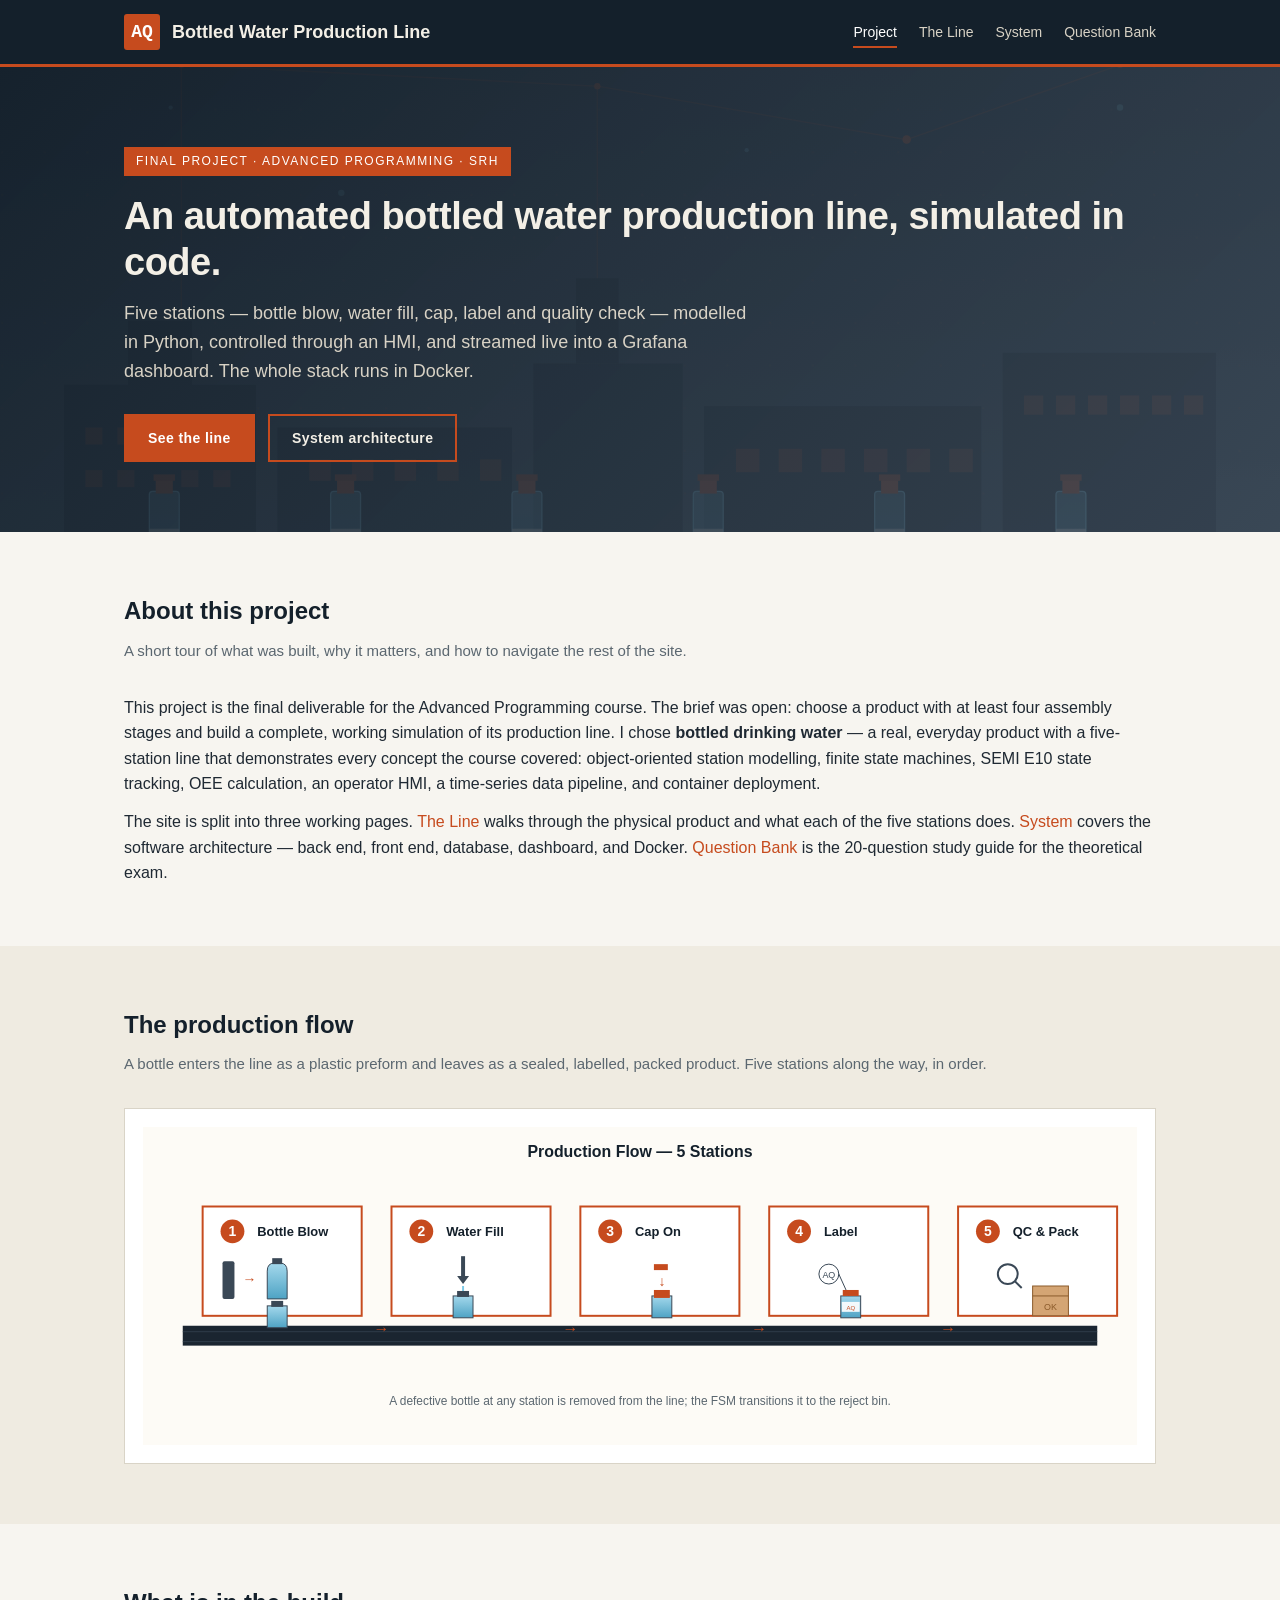
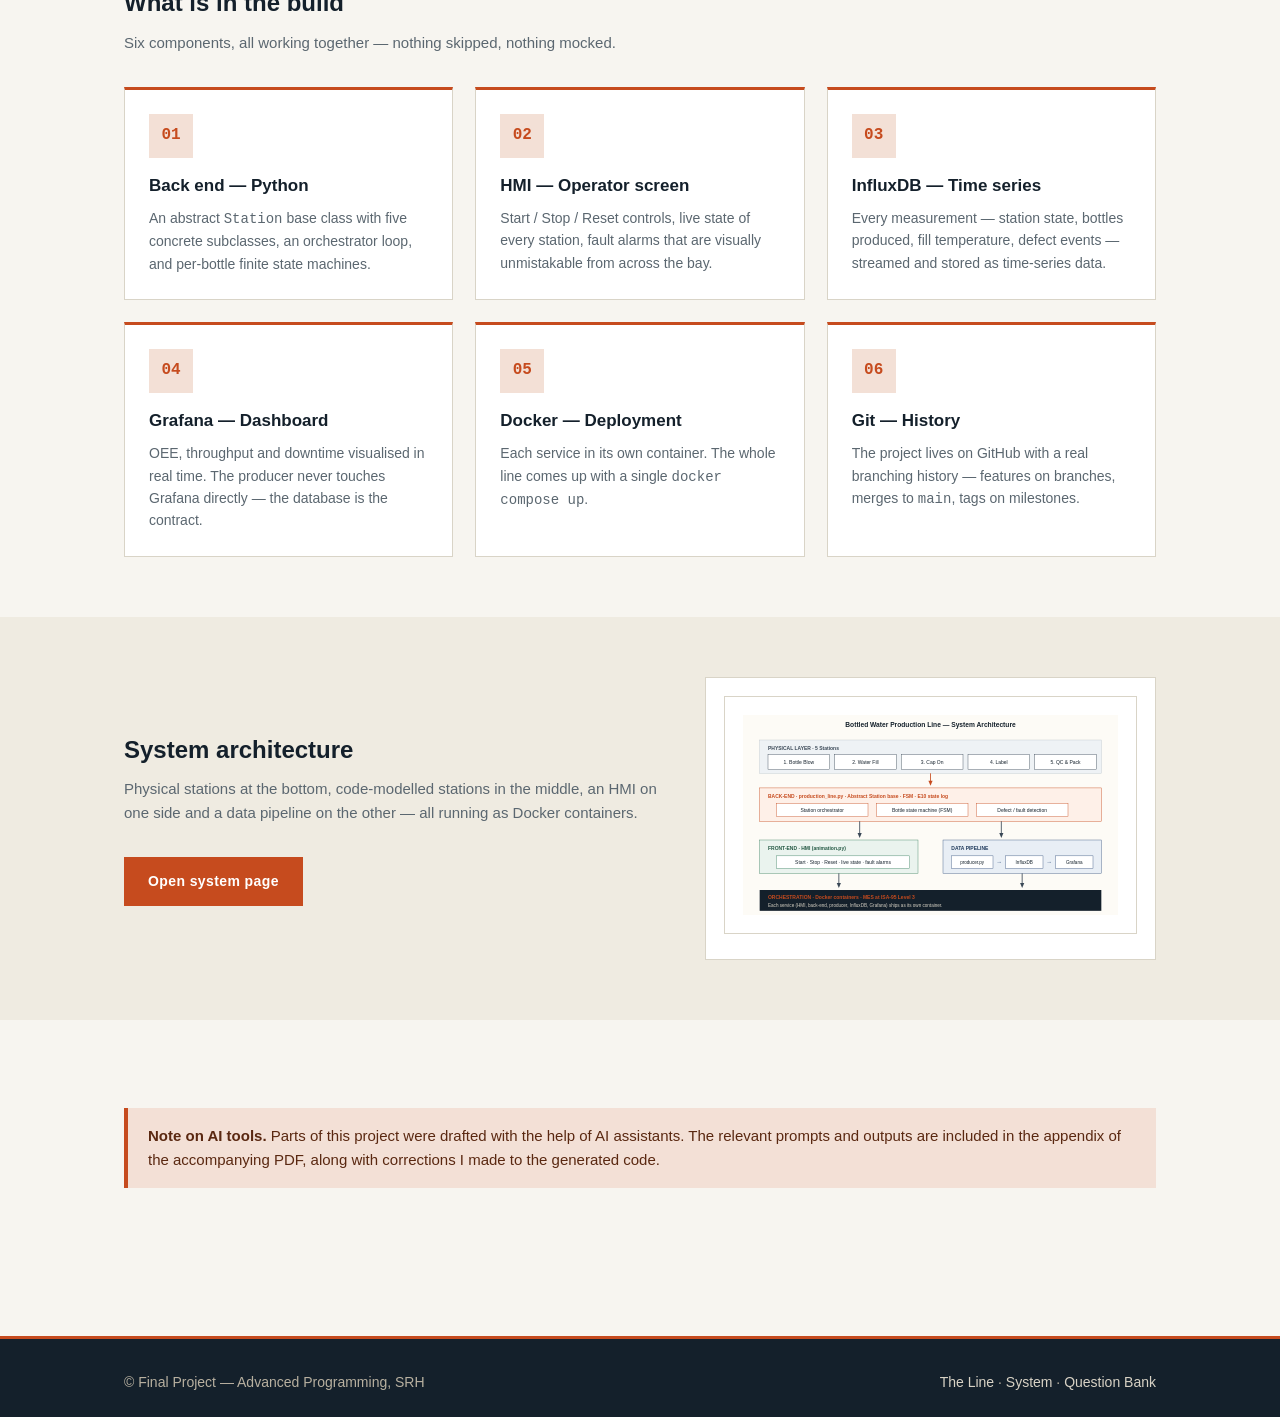
==== index.html @ 9a2c6f39 "Add files via upload" ====
<!DOCTYPE html>
<html lang="en">
<head>
    <meta charset="UTF-8" />
    <meta name="viewport" content="width=device-width, initial-scale=1" />
    <title>Bottled Water Production Line — Final Project</title>
    <link rel="stylesheet" href="css/style.css" />
</head>
<body>

<header class="site-head">
    <div class="container wrap">
        <a href="index.html" class="brand">
            <span class="logo-mark">AQ</span>
            <span>Bottled Water Production Line</span>
        </a>
        <nav class="primary">
            <ul>
                <li><a href="index.html" class="active">Project</a></li>
                <li><a href="production-line.html">The Line</a></li>
                <li><a href="system.html">System</a></li>
                <li><a href="exam.html">Question Bank</a></li>
            </ul>
        </nav>
    </div>
</header>

<section class="hero">
    <div class="container">
        <span class="tag">Final Project · Advanced Programming · SRH</span>
        <h1>An automated bottled water production line, simulated in code.</h1>
        <p class="lead">
            Five stations &mdash; bottle blow, water fill, cap, label and quality check &mdash; modelled in Python, controlled through an HMI, and streamed live into a Grafana dashboard. The whole stack runs in Docker.
        </p>
        <a href="production-line.html" class="btn">See the line</a>
        &nbsp;
        <a href="system.html" class="btn alt">System architecture</a>
    </div>
</section>

<section class="block">
    <div class="container">
        <h2 class="section-title">About this project</h2>
        <p class="section-sub">A short tour of what was built, why it matters, and how to navigate the rest of the site.</p>

        <p>This project is the final deliverable for the Advanced Programming course. The brief was open: choose a product with at least four assembly stages and build a complete, working simulation of its production line. I chose <strong>bottled drinking water</strong> &mdash; a real, everyday product with a five-station line that demonstrates every concept the course covered: object-oriented station modelling, finite state machines, SEMI E10 state tracking, OEE calculation, an operator HMI, a time-series data pipeline, and container deployment.</p>
        <p style="margin-top: 12px;">The site is split into three working pages. <a href="production-line.html">The Line</a> walks through the physical product and what each of the five stations does. <a href="system.html">System</a> covers the software architecture &mdash; back end, front end, database, dashboard, and Docker. <a href="exam.html">Question Bank</a> is the 20-question study guide for the theoretical exam.</p>
    </div>
</section>

<section class="block alt">
    <div class="container">
        <h2 class="section-title">The production flow</h2>
        <p class="section-sub">A bottle enters the line as a plastic preform and leaves as a sealed, labelled, packed product. Five stations along the way, in order.</p>
        <div class="figure" style="background:#fff; padding:18px; border:1px solid var(--c-line);">
            <img src="images/production-flow.svg" alt="Five-station production flow" style="width:100%; display:block;" />
        </div>
    </div>
</section>

<section class="block">
    <div class="container">
        <h2 class="section-title">What is in the build</h2>
        <p class="section-sub">Six components, all working together &mdash; nothing skipped, nothing mocked.</p>

        <div class="grid-3">
            <div class="card">
                <div class="icon">01</div>
                <h3>Back end &mdash; Python</h3>
                <p>An abstract <code>Station</code> base class with five concrete subclasses, an orchestrator loop, and per-bottle finite state machines.</p>
            </div>

            <div class="card">
                <div class="icon">02</div>
                <h3>HMI &mdash; Operator screen</h3>
                <p>Start / Stop / Reset controls, live state of every station, fault alarms that are visually unmistakable from across the bay.</p>
            </div>

            <div class="card">
                <div class="icon">03</div>
                <h3>InfluxDB &mdash; Time series</h3>
                <p>Every measurement &mdash; station state, bottles produced, fill temperature, defect events &mdash; streamed and stored as time-series data.</p>
            </div>

            <div class="card">
                <div class="icon">04</div>
                <h3>Grafana &mdash; Dashboard</h3>
                <p>OEE, throughput and downtime visualised in real time. The producer never touches Grafana directly &mdash; the database is the contract.</p>
            </div>

            <div class="card">
                <div class="icon">05</div>
                <h3>Docker &mdash; Deployment</h3>
                <p>Each service in its own container. The whole line comes up with a single <code>docker compose up</code>.</p>
            </div>

            <div class="card">
                <div class="icon">06</div>
                <h3>Git &mdash; History</h3>
                <p>The project lives on GitHub with a real branching history &mdash; features on branches, merges to <code>main</code>, tags on milestones.</p>
            </div>
        </div>
    </div>
</section>

<section class="block alt">
    <div class="container two-col">
        <div>
            <h2 class="section-title">System architecture</h2>
            <p class="section-sub">Physical stations at the bottom, code-modelled stations in the middle, an HMI on one side and a data pipeline on the other &mdash; all running as Docker containers.</p>
            <a href="system.html" class="btn">Open system page</a>
        </div>
        <div class="figure">
            <img src="images/architecture.svg" alt="System architecture diagram" />
        </div>
    </div>
</section>

<section class="block">
    <div class="container">
        <div class="intro-callout">
            <strong>Note on AI tools.</strong> Parts of this project were drafted with the help of AI assistants. The relevant prompts and outputs are included in the appendix of the accompanying PDF, along with corrections I made to the generated code.
        </div>
    </div>
</section>

<footer class="site-foot">
    <div class="container wrap">
        <div>&copy; Final Project &mdash; Advanced Programming, SRH</div>
        <div><a href="production-line.html">The Line</a> &middot; <a href="system.html">System</a> &middot; <a href="exam.html">Question Bank</a></div>
    </div>
</footer>

</body>
</html>
---- css/style.css ----
/* Smart Manufacturing Systems Lab - stylesheet */

* { box-sizing: border-box; margin: 0; padding: 0; }

:root {
    --c-bg: #f7f5f0;
    --c-panel: #ffffff;
    --c-ink: #1f2933;
    --c-muted: #5b6770;
    --c-line: #d9d4c7;
    --c-accent: #c64b1e;
    --c-accent-soft: #f3e0d6;
    --c-deep: #14202b;
    --c-steel: #3a4856;
    --shadow: 0 1px 2px rgba(20,32,43,0.06), 0 8px 24px rgba(20,32,43,0.06);
}

html, body {
    font-family: "Segoe UI", Tahoma, Geneva, Verdana, sans-serif;
    background: var(--c-bg);
    color: var(--c-ink);
    line-height: 1.6;
    font-size: 16px;
}

a { color: var(--c-accent); text-decoration: none; }
a:hover { text-decoration: underline; }

.container { max-width: 1080px; margin: 0 auto; padding: 0 24px; }

/* ====== HEADER ====== */
header.site-head {
    background: var(--c-deep);
    color: #f3efe6;
    padding: 14px 0;
    border-bottom: 3px solid var(--c-accent);
    position: sticky;
    top: 0;
    z-index: 50;
}
header.site-head .wrap {
    display: flex;
    align-items: center;
    justify-content: space-between;
    gap: 24px;
}
.brand {
    display: flex;
    align-items: center;
    gap: 12px;
    color: #f3efe6;
    font-weight: 600;
    font-size: 18px;
}
.brand .logo-mark {
    width: 36px; height: 36px;
    background: var(--c-accent);
    color: #fff;
    display: grid; place-items: center;
    font-family: "Consolas", monospace;
    font-weight: 700;
    border-radius: 3px;
}
nav.primary ul { list-style: none; display: flex; gap: 22px; }
nav.primary a {
    color: #d8d2c5;
    font-size: 14px;
    font-weight: 500;
    padding: 6px 0;
    border-bottom: 2px solid transparent;
}
nav.primary a:hover, nav.primary a.active {
    color: #fff;
    text-decoration: none;
    border-bottom-color: var(--c-accent);
}

/* ====== HERO ====== */
.hero {
    background:
        linear-gradient(135deg, rgba(20,32,43,0.92), rgba(58,72,86,0.85)),
        url("../images/hero.svg") center/cover no-repeat;
    color: #f3efe6;
    padding: 80px 0 70px;
}
.hero h1 {
    font-size: 38px;
    line-height: 1.2;
    margin-bottom: 14px;
    font-weight: 700;
    letter-spacing: -0.5px;
}
.hero .lead {
    font-size: 18px;
    color: #d8d2c5;
    max-width: 640px;
    margin-bottom: 28px;
}
.hero .tag {
    display: inline-block;
    background: var(--c-accent);
    color: #fff;
    padding: 5px 12px;
    font-size: 12px;
    letter-spacing: 1.5px;
    text-transform: uppercase;
    margin-bottom: 18px;
}
.btn {
    display: inline-block;
    background: var(--c-accent);
    color: #fff;
    padding: 11px 22px;
    font-weight: 600;
    font-size: 14px;
    letter-spacing: 0.4px;
    border: 2px solid var(--c-accent);
    transition: background 0.15s, color 0.15s;
}
.btn:hover { background: transparent; color: #fff; text-decoration: none; }
.btn.alt { background: transparent; color: #f3efe6; }
.btn.alt:hover { background: var(--c-accent); }

/* ====== PAGE TITLE STRIP ====== */
.page-strip {
    background: var(--c-deep);
    color: #f3efe6;
    padding: 38px 0 32px;
    border-bottom: 3px solid var(--c-accent);
}
.page-strip h1 { font-size: 28px; letter-spacing: -0.3px; }
.page-strip p { color: #c7c0b1; margin-top: 6px; font-size: 15px; }

/* ====== SECTIONS ====== */
section.block { padding: 60px 0; }
section.block.alt { background: #efebe1; }

h2.section-title {
    font-size: 24px;
    margin-bottom: 8px;
    color: var(--c-deep);
}
.section-sub {
    color: var(--c-muted);
    margin-bottom: 32px;
    font-size: 15px;
}

/* ====== MODULE CARDS ====== */
.grid-3 {
    display: grid;
    grid-template-columns: repeat(3, 1fr);
    gap: 22px;
}
@media (max-width: 820px) {
    .grid-3 { grid-template-columns: 1fr; }
    .hero h1 { font-size: 28px; }
    nav.primary ul { gap: 12px; }
}

.card {
    background: var(--c-panel);
    border: 1px solid var(--c-line);
    padding: 24px;
    border-top: 3px solid var(--c-accent);
    transition: transform 0.15s, box-shadow 0.15s;
}
.card:hover { transform: translateY(-2px); box-shadow: var(--shadow); }
.card .icon {
    width: 44px; height: 44px;
    background: var(--c-accent-soft);
    color: var(--c-accent);
    display: grid; place-items: center;
    margin-bottom: 14px;
    font-weight: 700;
    font-family: "Consolas", monospace;
}
.card h3 {
    font-size: 17px;
    margin-bottom: 8px;
    color: var(--c-deep);
}
.card p { font-size: 14px; color: var(--c-muted); }

/* ====== TWO COLUMN INFO ====== */
.two-col {
    display: grid;
    grid-template-columns: 1.2fr 1fr;
    gap: 40px;
    align-items: center;
}
@media (max-width: 820px) { .two-col { grid-template-columns: 1fr; } }
.two-col img, .two-col .figure {
    width: 100%;
    background: #fff;
    padding: 18px;
    border: 1px solid var(--c-line);
}

/* ====== Q&A LIST ====== */
.qa-section h3.cat-title {
    font-size: 18px;
    margin: 32px 0 16px;
    padding-bottom: 6px;
    border-bottom: 2px solid var(--c-accent);
    color: var(--c-deep);
    letter-spacing: 0.2px;
}
.qa-item {
    background: var(--c-panel);
    border: 1px solid var(--c-line);
    border-left: 4px solid var(--c-accent);
    padding: 18px 22px;
    margin-bottom: 14px;
}
.qa-item .qn {
    font-weight: 700;
    color: var(--c-accent);
    font-family: "Consolas", monospace;
    margin-right: 8px;
}
.qa-item .q {
    font-weight: 600;
    color: var(--c-deep);
    display: block;
    margin-bottom: 8px;
    font-size: 15.5px;
}
.qa-item .a { font-size: 14.5px; color: #2d3a44; }
.qa-item code {
    background: #f1ece1;
    padding: 1px 6px;
    font-family: "Consolas", monospace;
    font-size: 13px;
    color: #8b3a14;
}
.qa-item ul { margin: 8px 0 0 22px; font-size: 14.5px; }
.qa-item ul li { margin-bottom: 4px; }
.qa-item img {
    max-width: 100%;
    margin: 12px auto;
    display: block;
}

/* ====== TOOLS LIST ====== */
.tools-grid {
    display: grid;
    grid-template-columns: repeat(2, 1fr);
    gap: 18px;
}
@media (max-width: 700px) { .tools-grid { grid-template-columns: 1fr; } }
.tool {
    background: var(--c-panel);
    border: 1px solid var(--c-line);
    padding: 18px 22px;
    display: flex;
    gap: 18px;
    align-items: flex-start;
}
.tool .badge {
    width: 48px; height: 48px;
    background: var(--c-deep);
    color: var(--c-accent);
    display: grid; place-items: center;
    font-family: "Consolas", monospace;
    font-weight: 700;
    flex-shrink: 0;
}
.tool h4 {
    font-size: 16px;
    color: var(--c-deep);
    margin-bottom: 4px;
}
.tool p { font-size: 14px; color: var(--c-muted); }

/* ====== FOOTER ====== */
footer.site-foot {
    background: var(--c-deep);
    color: #b8b0a0;
    padding: 32px 0 24px;
    border-top: 3px solid var(--c-accent);
    margin-top: 60px;
    font-size: 14px;
}
footer.site-foot .wrap {
    display: flex;
    justify-content: space-between;
    align-items: center;
    flex-wrap: wrap;
    gap: 14px;
}
footer.site-foot a { color: #d8d2c5; }

/* small bits */
.intro-callout {
    background: var(--c-accent-soft);
    border-left: 4px solid var(--c-accent);
    padding: 16px 20px;
    margin: 28px 0;
    font-size: 15px;
    color: #5a2811;
}
hr.div {
    border: none;
    border-top: 1px solid var(--c-line);
    margin: 28px 0;
}
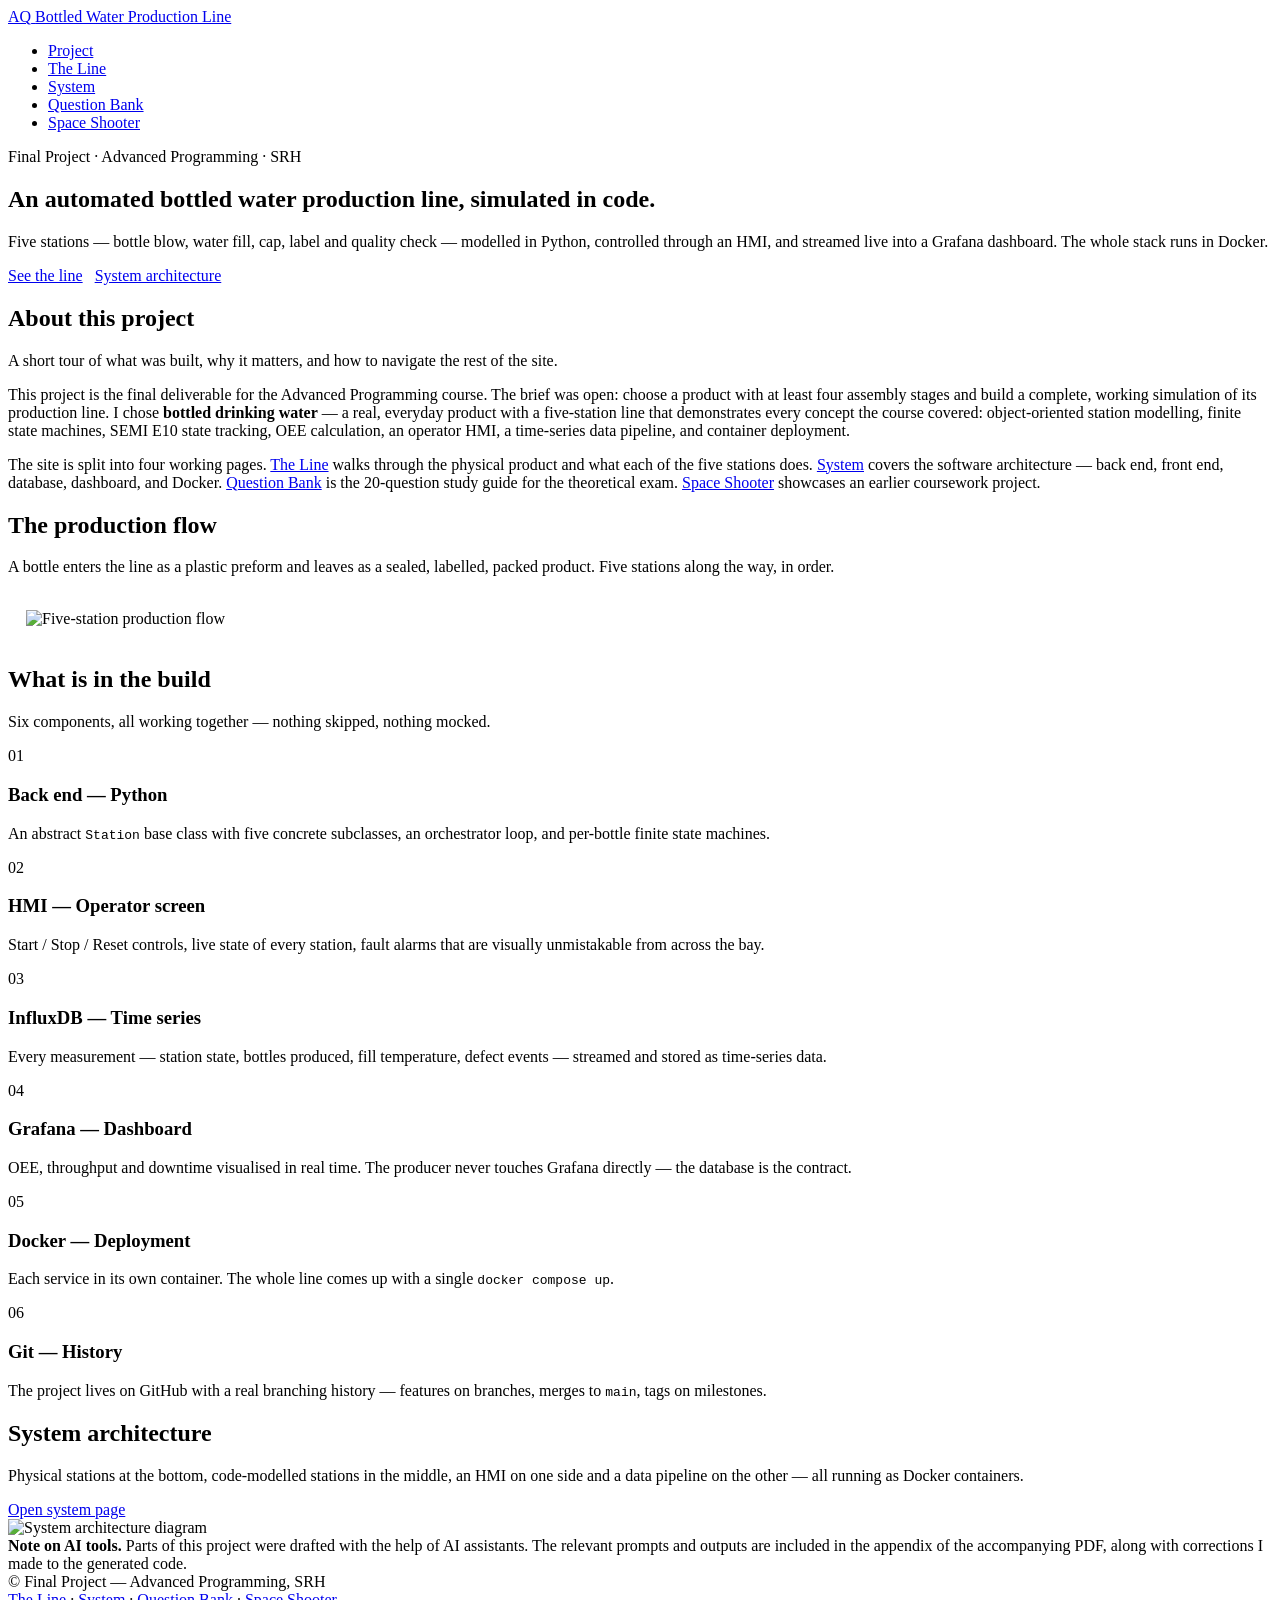
==== commit 4b108e7b: "Add files via upload" ====
--- a/index.html
+++ b/index.html
@@ -20,6 +20,7 @@
                 <li><a href="production-line.html">The Line</a></li>
                 <li><a href="system.html">System</a></li>
                 <li><a href="exam.html">Question Bank</a></li>
+                <li><a href="space-shooter.html">Space Shooter</a></li>
             </ul>
         </nav>
     </div>
@@ -44,7 +45,7 @@
         <p class="section-sub">A short tour of what was built, why it matters, and how to navigate the rest of the site.</p>
 
         <p>This project is the final deliverable for the Advanced Programming course. The brief was open: choose a product with at least four assembly stages and build a complete, working simulation of its production line. I chose <strong>bottled drinking water</strong> &mdash; a real, everyday product with a five-station line that demonstrates every concept the course covered: object-oriented station modelling, finite state machines, SEMI E10 state tracking, OEE calculation, an operator HMI, a time-series data pipeline, and container deployment.</p>
-        <p style="margin-top: 12px;">The site is split into three working pages. <a href="production-line.html">The Line</a> walks through the physical product and what each of the five stations does. <a href="system.html">System</a> covers the software architecture &mdash; back end, front end, database, dashboard, and Docker. <a href="exam.html">Question Bank</a> is the 20-question study guide for the theoretical exam.</p>
+        <p style="margin-top: 12px;">The site is split into four working pages. <a href="production-line.html">The Line</a> walks through the physical product and what each of the five stations does. <a href="system.html">System</a> covers the software architecture &mdash; back end, front end, database, dashboard, and Docker. <a href="exam.html">Question Bank</a> is the 20-question study guide for the theoretical exam. <a href="space-shooter.html">Space Shooter</a> showcases an earlier coursework project.</p>
     </div>
 </section>
 
@@ -127,7 +128,7 @@
 <footer class="site-foot">
     <div class="container wrap">
         <div>&copy; Final Project &mdash; Advanced Programming, SRH</div>
-        <div><a href="production-line.html">The Line</a> &middot; <a href="system.html">System</a> &middot; <a href="exam.html">Question Bank</a></div>
+        <div><a href="production-line.html">The Line</a> &middot; <a href="system.html">System</a> &middot; <a href="exam.html">Question Bank</a> &middot; <a href="space-shooter.html">Space Shooter</a></div>
     </div>
 </footer>
 
